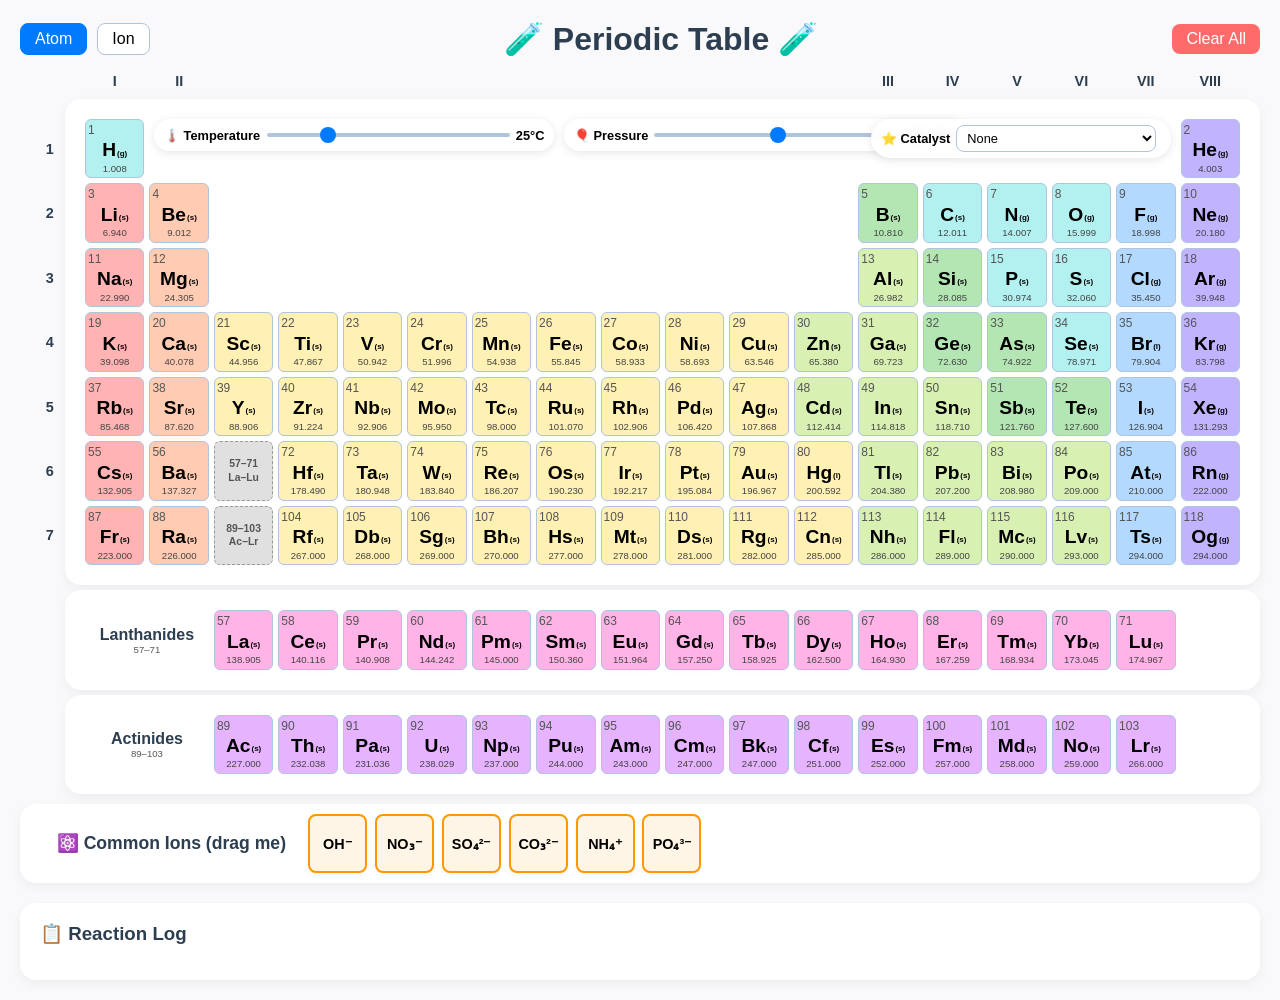
==== index.html @ f1435924 "Add files via upload" ====
<!DOCTYPE html>
<html lang="en">
<head>
    <meta charset="UTF-8">
    <meta name="viewport" content="width=device-width, initial-scale=1.0">
    <title>SparkChemWeb</title>
    <link rel="stylesheet" href="style.css">
</head>
<body>
    <!-- Header Row with Atom/Ion and Clear All -->
    <div class="header-row">
        <div class="header-left">
            <button id="mode-atom" class="mode-btn active">Atom</button>
            <button id="mode-ion" class="mode-btn">Ion</button>
        </div>
        <h1>🧪 Periodic Table 🧪</h1>
        <div class="header-right">
            <button id="clear-all" class="clear-btn">Clear All</button>
        </div>
    </div>

    <!-- Wrap ALL table content in one container for view toggling -->
    <div id="table-view">
        <!-- Relative wrapper for overlay controls AND product cards -->
        <div class="table-relative-wrapper">
            <!-- Temperature Slider Overlay -->
            <div class="temp-overlay">
                <span>🌡️ Temperature</span>
                <input type="range" id="temp-slider" min="-273" max="1000" value="25" step="1">
                <span id="temp-display">25°C</span>
            </div>
            <!-- Pressure Slider Overlay -->
            <div class="pressure-overlay">
                <span>🎈 Pressure</span>
                <input type="range" id="pressure-slider" min="1" max="200" value="101" step="1">
                <span id="pressure-display">101 kPa</span>
            </div>
            <!-- Catalyst Dropdown Overlay -->
            <div class="catalyst-overlay">
                <span>⭐ Catalyst</span>
                <select id="catalyst-select">
                    <option value="none">None</option>
                    <option value="MnO2">Manganese(IV) oxide</option>
                    <option value="Fe">Iron</option>
                    <option value="V2O5">Vanadium(V) oxide</option>
                    <option value="Pt">Platinum</option>
                    <option value="H3PO4">Phosphoric acid</option>
                    <option value="H2SO4">Conc. sulfuric acid</option>
                </select>
            </div>

            <!-- Main Table with Group and Period Labels -->
            <div class="table-wrapper">
                <!-- Group Numbers Row -->
                <div class="group-labels">
                    <div class="corner-spacer"></div>
                    <div class="group-label">I</div>
                    <div class="group-label">II</div>
                    <div class="group-label"></div>   <!-- 3 -->
                    <div class="group-label"></div>   <!-- 4 -->
                    <div class="group-label"></div>   <!-- 5 -->
                    <div class="group-label"></div>   <!-- 6 -->
                    <div class="group-label"></div>   <!-- 7 -->
                    <div class="group-label"></div>   <!-- 8 -->
                    <div class="group-label"></div>   <!-- 9 -->
                    <div class="group-label"></div>   <!-- 10 -->
                    <div class="group-label"></div>   <!-- 11 -->
                    <div class="group-label"></div>   <!-- 12 -->
                    <div class="group-label">III</div>
                    <div class="group-label">IV</div>
                    <div class="group-label">V</div>
                    <div class="group-label">VI</div>
                    <div class="group-label">VII</div>
                    <div class="group-label">VIII</div>
                </div>

                <!-- Grid with Period Labels -->
                <div class="periodic-table-container">
                    <!-- Period labels column -->
                    <div class="period-labels">
                        <div class="period-label">1</div>
                        <div class="period-label">2</div>
                        <div class="period-label">3</div>
                        <div class="period-label">4</div>
                        <div class="period-label">5</div>
                        <div class="period-label">6</div>
                        <div class="period-label">7</div>
                    </div>

                    <!-- The actual main grid -->
                    <div id="periodic-table" class="periodic-table-grid"></div>
                </div>
            </div>

            <!-- Lanthanides Row (aligned with main table) -->
            <div style="margin-top: 5px;">
                <div class="periodic-table-container">
                    <div class="f-block-spacer"></div>
                    <div id="lanthanides-grid" class="periodic-table-grid f-block-grid"></div>
                </div>
            </div>

            <!-- Actinides Row (aligned with main table) -->
            <div style="margin-top: 5px;">
                <div class="periodic-table-container">
                    <div class="f-block-spacer"></div>
                    <div id="actinides-grid" class="periodic-table-grid f-block-grid"></div>
                </div>
            </div>
        </div>

        <!-- ========== ION PALETTE ROW ========== -->
        <div id="ion-palette" style="margin-top: 10px;">
            <div class="palette-grid-wrapper">
                <div id="palette-grid" class="palette-grid"></div>
            </div>
        </div>
    </div>

    <!-- ========== REACTION LOG (outside #table-view) ========== -->
    <div id="reaction-log">
        <h3>📋 Reaction Log</h3>
        <div id="log-entries"></div>
    </div>

    <!-- Element Detail View (Hidden by default) -->
    <div id="element-detail" class="detail-view" style="display: none;">
        <button id="back-to-table">← Back to Table</button>
        <div class="detail-header">
            <h2 id="detail-symbol"></h2>
            <h1 id="detail-name"></h1>
        </div>
        <div class="detail-content">
            <div class="detail-image-container">
                <img id="detail-image" src="" alt="Element image">
                <p id="no-image-message" style="display: none;">[Image coming soon]</p>
            </div>
            <div class="detail-properties">
                <div class="property-row"><span class="property-label">Atomic Number:</span><span class="property-value" id="detail-atomic-number"></span></div>
                <div class="property-row"><span class="property-label">Atomic Mass:</span><span class="property-value" id="detail-atomic-mass"></span></div>
                <div class="property-row"><span class="property-label">Group:</span><span class="property-value" id="detail-group"></span></div>
                <div class="property-row"><span class="property-label">Period:</span><span class="property-value" id="detail-period"></span></div>
                <div class="property-row"><span class="property-label">Block:</span><span class="property-value" id="detail-block"></span></div>
                <div class="property-row"><span class="property-label">Electron Configuration:</span><span class="property-value" id="detail-electron-config"></span></div>
                <div class="property-row"><span class="property-label">Melting Point:</span><span class="property-value" id="detail-melting-point"></span></div>
                <div class="property-row"><span class="property-label">Boiling Point:</span><span class="property-value" id="detail-boiling-point"></span></div>
                <div class="property-row"><span class="property-label">Electronegativity:</span><span class="property-value" id="detail-electronegativity"></span></div>
                <div class="property-row"><span class="property-label">Oxidation States:</span><span class="property-value" id="detail-oxidation-states"></span></div>
                <div class="property-row"><span class="property-label">Common Ions:</span><span class="property-value" id="detail-ions"></span></div>
                <div class="property-row"><span class="property-label">Category:</span><span class="property-value" id="detail-category"></span></div>
            </div>
        </div>
        <div class="detail-description">
            <h3>Description</h3>
            <p id="detail-description"></p>
        </div>
    </div>

    <!-- Product Info Pop‑up -->
    <div id="product-popup" class="product-popup" style="display: none;">
        <div class="product-popup-content">
            <span id="product-popup-close" class="product-popup-close">&times;</span>
            <h3 id="product-popup-symbol"></h3>
            <p id="product-popup-name"></p>
            <table class="product-popup-table">
                <tr><td><strong>Formula:</strong></td><td id="product-popup-formula"></td></tr>
                <tr><td><strong>Molecular Mass:</strong></td><td id="product-popup-mass"></td></tr>
                <tr><td><strong>State:</strong></td><td id="product-popup-state"></td></tr>
                <tr><td><strong>Reaction Type:</strong></td><td id="product-popup-type"></td></tr>
                <tr><td><strong>Description:</strong></td><td id="product-popup-description"></td></tr>
            </table>
        </div>
    </div>

    <!-- Ion Info Pop‑up -->
    <div id="ion-popup" class="ion-popup" style="display: none;">
        <div class="ion-popup-content">
            <span id="ion-popup-close" class="ion-popup-close">&times;</span>
            <h3 id="ion-popup-symbol"></h3>
            <p id="ion-popup-name"></p>
            <table class="ion-popup-table">
                <tr><td><strong>Colour:</strong></td><td id="ion-popup-colour"></td></tr>
                <tr><td><strong>Flame test:</strong></td><td id="ion-popup-flame"></td></tr>
                <tr><td><strong>With NaOH:</strong></td><td id="ion-popup-hydroxide"></td></tr>
                <tr><td><strong>With NH₃(aq):</strong></td><td id="ion-popup-ammonia"></td></tr>
                <tr><td><strong>Anion tests:</strong></td><td id="ion-popup-anion"></td></tr>
            </table>
        </div>
    </div>

    <script src="script.js"></script>
</body>
</html>
---- style.css ----
/* ============================================
   RESET & BASE STYLES
   ============================================ */
* {
    box-sizing: border-box;
    margin: 0;
    padding: 0;
}

:root {
    --card-gap: 5px;
    --card-padding: 20px;
}

body {
    font-family: -apple-system, BlinkMacSystemFont, 'Segoe UI', Roboto, sans-serif;
    max-width: 1400px;
    margin: 20px auto;
    padding: 0 20px;
    background-color: #f9f9fb;
}

/* ============================================
   HEADER WITH LEFT & RIGHT CONTROLS
   ============================================ */
.header-row {
    display: flex;
    align-items: center;
    justify-content: space-between;
    margin-bottom: 10px;
}

.header-left {
    display: flex;
    gap: 10px;
}

.header-right {
    display: flex;
}

h1 {
    text-align: center;
    margin: 0;
    color: #2c3e50;
    flex: 1;
}

/* Mode buttons (Atom / Ion) */
.mode-btn {
    padding: 6px 14px;
    border: 1px solid #b0c4de;
    background: white;
    border-radius: 8px;
    cursor: pointer;
    font-weight: 500;
    font-size: 1.0rem;
    transition: all 0.2s;
}

.mode-btn.active {
    background: #007aff;
    color: white;
    border-color: #007aff;
}

/* Clear button */
.clear-btn {
    padding: 6px 14px;
    background: #ff6b6b;
    color: white;
    border: none;
    border-radius: 8px;
    cursor: pointer;
    font-weight: 500;
    font-size: 1.0rem;
}

.clear-btn:hover {
    background: #ee5a5a;
}

/* ============================================
   TABLE RELATIVE WRAPPER (for overlay controls)
   ============================================ */
.table-relative-wrapper {
    position: relative;
}

/* ============================================
   OVERLAY CONTROLS (Horizontal between H and He)
   ============================================ */
.temp-overlay,
.pressure-overlay,
.catalyst-overlay {
    position: absolute;
    z-index: 20;
    background: rgba(255, 255, 255, 0.9);
    padding: 6px 10px;
    border-radius: 20px;
    box-shadow: 0 2px 10px rgba(0,0,0,0.1);
    backdrop-filter: blur(4px);
    display: flex;
    align-items: center;
    gap: 6px;
    font-size: 0.8rem;
    font-weight: 800;
    white-space: nowrap;
}

/* Fixed widths so positioning is reliable */
.temp-overlay      { width: 400px; }
.pressure-overlay  { width: 400px; }
.catalyst-overlay  { width: 300px; }

/* Sliders – visible track and thumb */
#temp-slider,
#pressure-slider {
    width: 300px;
    height: 20px;
    -webkit-appearance: none;
    appearance: none;
    background: transparent;
    margin: 0;
    padding: 0;
    border: none;
    cursor: pointer;
}

/* Slider track */
#temp-slider::-webkit-slider-runnable-track,
#pressure-slider::-webkit-slider-runnable-track {
    width: 100%;
    height: 4px;
    background: #b0c4de;
    border-radius: 2px;
}

/* Slider thumb */
#temp-slider::-webkit-slider-thumb,
#pressure-slider::-webkit-slider-thumb {
    -webkit-appearance: none;
    width: 16px;
    height: 16px;
    background: #007aff;
    border-radius: 50%;
    margin-top: -6px;
    cursor: pointer;
}

/* Firefox track & thumb */
#temp-slider::-moz-range-track,
#pressure-slider::-moz-range-track {
    width: 100%;
    height: 4px;
    background: #b0c4de;
    border-radius: 2px;
    border: none;
}
#temp-slider::-moz-range-thumb,
#pressure-slider::-moz-range-thumb {
    width: 16px;
    height: 16px;
    background: #007aff;
    border: none;
    border-radius: 50%;
    cursor: pointer;
}

/* Catalyst dropdown */
.catalyst-overlay select {
    width: 200px;
    padding: 4px 6px;
    border-radius: 8px;
    border: 1px solid #b0c4de;
    background: white;
    font-size: 0.8rem;
}

/* ============================================
   GROUP AND PERIOD LABELS
   ============================================ */
.table-wrapper {
    margin-bottom: 5px;
}

.group-labels {
    display: grid;
    grid-template-columns: 40px repeat(18, 1fr);
    gap: var(--card-gap);
    margin-bottom: 5px;
    padding: 0 var(--card-padding);
}

.corner-spacer {
    /* Empty cell above period labels */
}

.group-label {
    text-align: center;
    font-weight: 600;
    font-size: 0.9rem;
    color: #2c3e50;
    padding: 5px 0;
}

.periodic-table-container {
    display: flex;
    align-items: stretch;
    width: 100%;
}

.period-labels {
    display: grid;
    grid-template-rows: repeat(7, 1fr);
    gap: var(--card-gap);
    width: 40px;
    margin-right: 5px;
    padding: var(--card-padding) 0;
    flex-shrink: 0;
}

.period-label {
    display: flex;
    align-items: center;
    justify-content: center;
    font-weight: 600;
    font-size: 0.9rem;
    color: #2c3e50;
    aspect-ratio: 1 / 1;
}

/* ============================================
   PERIODIC TABLE GRID (Main & F‑Block)
   ============================================ */
.periodic-table-grid,
.f-block-grid {
    display: grid;
    gap: var(--card-gap);
    background-color: #ffffff;
    padding: var(--card-padding);
    border-radius: 16px;
    box-shadow: 0 4px 12px rgba(0, 0, 0, 0.05);
}

.periodic-table-grid {
    grid-template-columns: repeat(18, 1fr);
}

.f-block-grid {
    grid-template-columns: repeat(18, 1fr) !important;
}

#periodic-table,
.f-block-grid {
    flex: 1;
    min-width: 0;
}

/* Element Cards */
.element-card {
    background-color: #e8f0fe;
    border: 1px solid #b0c4de;
    border-radius: 6px;
    padding: 4px 2px;
    cursor: pointer;
    transition: transform 0.1s ease, box-shadow 0.1s ease;
    box-shadow: 0 2px 4px rgba(0, 0, 0, 0.02);

    display: flex;
    flex-direction: column;
    align-items: center;
    justify-content: space-between;

    width: 100%;
    height: auto;
    aspect-ratio: 1 / 1;
    box-sizing: border-box;
    overflow: hidden;
    position: relative;
}

/* Placeholder cell – forced grey dashed box */
.element-card.placeholder {
    background-color: #e0e0e0 !important;
    border: 1px dashed #999 !important;
    color: #555 !important;
    font-size: 0.65rem !important;
    font-weight: 600 !important;
    cursor: default !important;
    display: flex !important;
    flex-direction: column !important;
    align-items: center !important;
    justify-content: center !important;
    text-align: center !important;
    line-height: 1.3 !important;
    padding: 0 !important;
    position: relative !important;
    transform: none !important;
    box-shadow: 0 2px 4px rgba(0,0,0,0.02) !important;
}

.element-card.placeholder:hover {
    transform: none !important;
    box-shadow: 0 2px 4px rgba(0,0,0,0.02) !important;
    background-color: #e0e0e0 !important;
}

.element-card:hover {
    transform: scale(1.02);
    box-shadow: 0 6px 12px rgba(0, 0, 0, 0.1);
    background-color: #d4e3fd;
    z-index: 10;
}

/* Info button (ⓘ) for Ion Mode */
.info-btn {
    position: absolute;
    top: 2px;
    right: 2px;
    font-size: 0.7rem;
    cursor: pointer;
    background: rgba(255,255,255,0.8);
    border-radius: 50%;
    width: 16px;
    height: 16px;
    display: none;
    align-items: center;
    justify-content: center;
    line-height: 1;
    z-index: 6;
}

body.ion-mode .info-btn {
    display: flex;
}

/* Quantity badge (always visible on palette, element, and product cards) */
.quantity-badge {
    position: absolute;
    bottom: 2px;
    right: 4px;
    font-size: 0.7rem;
    font-weight: 600;
    color: #2c3e50;
    background: rgba(255, 255, 255, 0.9);
    padding: 1px 4px;
    border-radius: 4px;
    line-height: 1.2;
    pointer-events: none;
    z-index: 5;
    display: flex;
    align-items: center;
    justify-content: center;
}

/* State symbol */
.state-symbol {
    font-size: 0.5rem;
    margin-left: 1px;
    margin-top: 8px;
}

/* Card inner text styles */
.atomic-number {
    align-self: flex-start;
    font-size: 0.75rem;
    font-weight: 500;
    color: #555;
    line-height: 1;
}

.symbol {
    font-size: 1.2rem;
    font-weight: 700;
    line-height: 1.1;
    display: flex;
    align-items: center;
}

.atomic-mass {
    font-size: 0.6rem;
    font-weight: 400;
    color: #444;
    line-height: 1;
    white-space: nowrap;
}

/* ============================================
   PRODUCT CARD (absolutely positioned, draggable)
   ============================================ */
.product-card {
    position: absolute;
    z-index: 50;
    background-color: #e6ffe6;
    border: 2px solid #4caf50;
    border-radius: 6px;
    padding: 4px 6px;
    cursor: grab;
    box-shadow: 0 2px 8px rgba(0,0,0,0.15);
    display: flex;
    flex-direction: column;
    align-items: center;
    justify-content: center;
    font-weight: bold;
    user-select: none;
    white-space: nowrap;
}

.product-card:hover {
    box-shadow: 0 4px 12px rgba(0,0,0,0.2);
}

.product-card .quantity-badge {
    position: absolute;
    bottom: 2px;
    right: 4px;
    font-size: 0.6rem;
    font-weight: 600;
    color: #2c3e50;
    background: rgba(255,255,255,0.8);
    padding: 0 3px;
    border-radius: 4px;
    line-height: 1.2;
}

.product-card .grip-handle {
    position: absolute;
    top: 2px;
    left: 2px;
    width: 12px;
    height: 12px;
    background: rgba(0,0,0,0.15);
    border-radius: 50%;
    cursor: grab;
    z-index: 5;
}
.product-card .grip-handle:active {
    cursor: grabbing;
}

.product-state {
    font-size: 0.5rem;
    margin-left: 2px;
}

/* ============================================
   PALETTE GRID (aligned like f‑block rows)
   ============================================ */
.palette-grid-wrapper {
    background-color: #ffffff;
    border-radius: 16px;
    box-shadow: 0 4px 12px rgba(0, 0, 0, 0.05);
    padding: 10px var(--card-padding);
}

.palette-grid {
    display: grid;
    grid-template-columns: repeat(18, 1fr);
    gap: var(--card-gap);
    align-items: center;
    min-height: 50px;
}

/* Title card – matches reaction log header */
.palette-title {
    grid-column: 1 / span 4;
    font-weight: 600;
    font-size: 1.1rem;
    color: #2c3e50;
    text-align: center;
    display: flex;
    align-items: center;
    justify-content: center;
    height: 100%;
    user-select: none;
    margin: 0;
}

/* ============================================
   PALETTE CARDS (same size as element cards, orange theme)
   ============================================ */
.palette-card {
    background-color: #fff5e6;
    border: 2px solid #ff9800;
    border-radius: 8px;
    cursor: grab;
    font-weight: 600;
    font-size: 0.9rem;
    white-space: nowrap;
    user-select: none;
    transition: transform 0.1s ease, box-shadow 0.1s ease;
    box-shadow: 0 2px 4px rgba(0,0,0,0.05);
    display: flex;
    align-items: center;
    justify-content: center;
    box-sizing: border-box;
    aspect-ratio: 1 / 1;
    position: relative;
}

.palette-card .quantity-badge {
    position: absolute;
    bottom: 2px;
    right: 4px;
    font-size: 0.6rem;
    font-weight: 600;
    color: #2c3e50;
    background: rgba(255,255,255,0.9);
    padding: 0 3px;
    border-radius: 4px;
    line-height: 1.2;
}

.palette-card:hover {
    transform: translateY(-2px);
    box-shadow: 0 4px 8px rgba(0,0,0,0.1);
}

/* ============================================
   CATEGORY-BASED COLOR CODING (SOFT RAINBOW)
   ============================================ */
.element-card[data-category="alkali-metal"]          { background-color: #ffb3b3; }
.element-card[data-category="alkaline-earth-metal"]  { background-color: #ffccb3; }
.element-card[data-category="transition-metal"]      { background-color: #fff0b3; }
.element-card[data-category="post-transition-metal"] { background-color: #d9f0b3; }
.element-card[data-category="metalloid"]             { background-color: #b3e6b3; }
.element-card[data-category="nonmetal"]              { background-color: #b3f0f0; }
.element-card[data-category="diatomic-nonmetal"]     { background-color: #b3f0f0; }
.element-card[data-category="halogen"]               { background-color: #b3d9ff; }
.element-card[data-category="noble-gas"]             { background-color: #c2b3ff; }
.element-card[data-category="lanthanide"]            { background-color: #ffb3e6; }
.element-card[data-category="actinide"]              { background-color: #e6b3ff; }

/* ============================================
   F‑BLOCK SPACER & LABEL CARD
   ============================================ */
.f-block-spacer {
    width: 40px;
    margin-right: 5px;
    flex-shrink: 0;
}

.f-block-label-card {
    background: transparent !important;
    border: none !important;
    box-shadow: none !important;
    color: #2c3e50;
    font-weight: 600;
    font-size: 1.0rem;
    display: flex;
    flex-direction: column;
    align-items: center;
    justify-content: center;
    text-align: center;
    line-height: 1.2;
    cursor: default;
    padding: 2px;
    aspect-ratio: auto !important;
    width: 100%;
    height: 100%;
    min-width: 0;
    white-space: normal;
    word-break: break-word;
}

.f-block-label-card:hover {
    transform: none;
    box-shadow: none;
    background: transparent !important;
}

.f-block-label-card span {
    font-size: 0.6rem;
    font-weight: 400;
    color: #555;
}

/* ============================================
   DETAIL VIEW STYLES
   ============================================ */
.detail-view {
    margin-top: 30px;
    padding: 30px;
    background: white;
    border-radius: 16px;
    box-shadow: 0 4px 12px rgba(0, 0, 0, 0.05);
}

#back-to-table {
    background-color: #007aff;
    color: white;
    border: none;
    padding: 10px 20px;
    border-radius: 8px;
    font-size: 1rem;
    cursor: pointer;
    margin-bottom: 25px;
}

#back-to-table:hover {
    background-color: #005bb5;
}

.detail-header {
    display: flex;
    align-items: baseline;
    gap: 15px;
    margin-bottom: 20px;
    border-bottom: 2px solid #e0e0e0;
    padding-bottom: 15px;
}

.detail-header h2 {
    font-size: 3rem;
    color: #007aff;
    margin: 0;
}

.detail-header h1 {
    font-size: 2.5rem;
    margin: 0;
    color: #2c3e50;
}

.detail-header h2,
.detail-header h1 {
    text-align: left;
    margin: 0;
}

.detail-content {
    display: flex;
    flex-wrap: wrap;
    gap: 30px;
    margin-bottom: 30px;
}

.detail-image-container {
    flex: 0 0 200px;
    text-align: center;
}

.detail-image-container img {
    border-radius: 12px;
    box-shadow: 0 4px 8px rgba(0,0,0,0.1);
    background: #f0f0f0;
}

.detail-properties {
    flex: 1;
    min-width: 250px;
    display: flex;
    flex-direction: column;
    gap: 8px;
}

.property-row {
    display: flex;
    align-items: baseline;
}

.property-label {
    width: 160px;
    font-weight: 600;
    color: #555;
}

.property-value {
    flex: 1;
    color: #2c3e50;
}

.detail-description {
    background: #f8f9fa;
    padding: 20px;
    border-radius: 12px;
    line-height: 1.6;
}

.detail-description h3 {
    margin-top: 0;
    margin-bottom: 10px;
    color: #2c3e50;
}

/* ============================================
   ION DETAIL POP‑UP
   ============================================ */
.ion-popup {
    position: fixed;
    top: 0;
    left: 0;
    width: 100%;
    height: 100%;
    background: rgba(0,0,0,0.5);
    z-index: 1000;
    display: flex;
    align-items: center;
    justify-content: center;
}

.ion-popup-content {
    background: white;
    padding: 30px;
    border-radius: 16px;
    max-width: 500px;
    width: 90%;
    box-shadow: 0 8px 24px rgba(0,0,0,0.2);
    position: relative;
}

.ion-popup-close {
    position: absolute;
    top: 12px;
    right: 18px;
    font-size: 1.5rem;
    cursor: pointer;
    color: #555;
}

.ion-popup-close:hover {
    color: #000;
}

.ion-popup h3 {
    margin: 0 0 10px 0;
    font-size: 2rem;
    color: #2c3e50;
}

.ion-popup table {
    width: 100%;
    border-collapse: collapse;
    margin-top: 15px;
}

.ion-popup td {
    padding: 6px 10px;
    vertical-align: top;
    border-bottom: 1px solid #eee;
}

.ion-popup td:first-child {
    width: 130px;
    color: #555;
    font-weight: 500;
}

/* ============================================
   PRODUCT INFO POP‑UP
   ============================================ */
.product-popup {
    position: fixed;
    top: 0;
    left: 0;
    width: 100%;
    height: 100%;
    background: rgba(0,0,0,0.5);
    z-index: 1001;
    display: flex;
    align-items: center;
    justify-content: center;
}

.product-popup-content {
    background: white;
    padding: 30px;
    border-radius: 16px;
    max-width: 500px;
    width: 90%;
    box-shadow: 0 8px 24px rgba(0,0,0,0.2);
    position: relative;
}

.product-popup-close {
    position: absolute;
    top: 12px;
    right: 18px;
    font-size: 1.5rem;
    cursor: pointer;
    color: #555;
}

.product-popup-close:hover {
    color: #000;
}

.product-popup h3 {
    margin: 0 0 10px 0;
    font-size: 2rem;
    color: #2c3e50;
}

.product-popup table {
    width: 100%;
    border-collapse: collapse;
    margin-top: 15px;
}

.product-popup td {
    padding: 6px 10px;
    vertical-align: top;
    border-bottom: 1px solid #eee;
}

.product-popup td:first-child {
    width: 130px;
    color: #555;
    font-weight: 500;
}

.product-card .info-btn {
    position: absolute;
    top: 2px;
    right: 2px;
    font-size: 0.7rem;
    cursor: pointer;
    background: rgba(255,255,255,0.8);
    border-radius: 50%;
    width: 16px;
    height: 16px;
    display: flex;
    align-items: center;
    justify-content: center;
    line-height: 1;
    z-index: 6;
}

/* ============================================
   REACTION LOG
   ============================================ */
#reaction-log {
    margin-top: 20px;
    padding: 20px;
    background: white;
    border-radius: 16px;
    box-shadow: 0 4px 12px rgba(0, 0, 0, 0.05);
    max-height: 250px;
    overflow-y: auto;
}

#reaction-log h3 {
    margin-top: 0;
    margin-bottom: 15px;
    color: #2c3e50;
}

#log-entries {
    display: flex;
    flex-direction: column;
    gap: 8px;
}

.log-entry {
    padding: 8px 12px;
    background: #f8f9fa;
    border-radius: 8px;
    font-size: 0.9rem;
    color: #333;
    border-left: 4px solid #007aff;
}

/* ============================================
   RESPONSIVE ADJUSTMENTS
   ============================================ */
@media (max-width: 700px) {
    .atomic-number { font-size: 0.45rem; }
    .symbol { font-size: 0.9rem; }
    .atomic-mass { font-size: 0.35rem; }
    .element-card { padding: 2px 1px; }

    .detail-header { flex-direction: column; gap: 5px; }
    .detail-header h2 { font-size: 2.5rem; }
    .detail-header h1 { font-size: 2rem; }

    .f-block-spacer { width: 35px; }
    .f-block-label-card { font-size: 0.8rem; }
    .f-block-label-card span { font-size: 0.5rem; }

    .header-row { flex-wrap: wrap; }
    .mode-btn, .clear-btn { font-size: 0.9rem; padding: 4px 10px; }

    .temp-overlay, .catalyst-overlay {
        position: static;
        transform: none;
        margin: 10px auto;
        justify-content: center;
        width: fit-content;
    }
    .catalyst-overlay {
        margin-top: 5px;
    }

    .product-card {
        width: 60px !important;
        height: 60px !important;
        font-size: 0.8rem;
    }
    .palette-card {
        width: 60px !important;
        height: 60px !important;
        font-size: 0.7rem;
    }
}
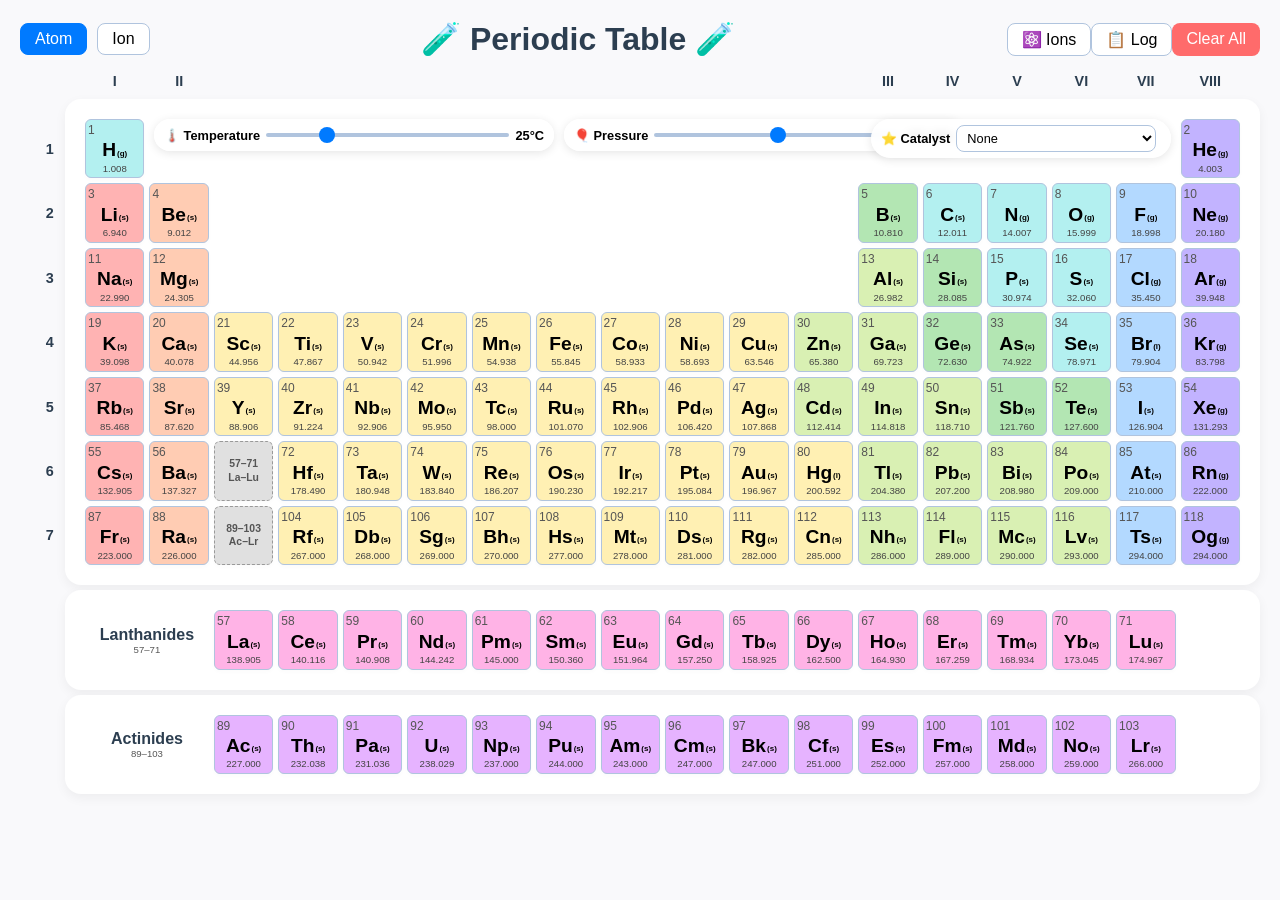
==== commit 4f2460a6: "Update index.html" ====
--- a/index.html
+++ b/index.html
@@ -7,7 +7,7 @@
     <link rel="stylesheet" href="style.css">
 </head>
 <body>
-    <!-- Header Row with Atom/Ion and Clear All -->
+    <!-- Header Row with Atom/Ion, Clear All, and Overlay Toggles -->
     <div class="header-row">
         <div class="header-left">
             <button id="mode-atom" class="mode-btn active">Atom</button>
@@ -15,6 +15,8 @@
         </div>
         <h1>🧪 Periodic Table 🧪</h1>
         <div class="header-right">
+            <button id="toggle-ions" class="mode-btn">⚛️ Ions</button>
+            <button id="toggle-log" class="mode-btn">📋 Log</button>
             <button id="clear-all" class="clear-btn">Clear All</button>
         </div>
     </div>
@@ -108,19 +110,22 @@
                 </div>
             </div>
         </div>
+    </div>
 
-        <!-- ========== ION PALETTE ROW ========== -->
-        <div id="ion-palette" style="margin-top: 10px;">
-            <div class="palette-grid-wrapper">
-                <div id="palette-grid" class="palette-grid"></div>
-            </div>
+    <!-- ========== REACTION LOG OVERLAY ========== -->
+    <div id="log-overlay" class="overlay-panel" style="display: none;">
+        <div id="reaction-log">
+            <h3>📋 Reaction Log <span class="overlay-close" data-overlay="log-overlay">✕</span></h3>
+            <div id="log-entries"></div>
         </div>
     </div>
 
-    <!-- ========== REACTION LOG (outside #table-view) ========== -->
-    <div id="reaction-log">
-        <h3>📋 Reaction Log</h3>
-        <div id="log-entries"></div>
+    <!-- ========== ION PALETTE OVERLAY ========== -->
+    <div id="ions-overlay" class="overlay-panel" style="display: none;">
+        <div id="ion-palette">
+            <h3>⚛️ Common Ions <span class="overlay-close" data-overlay="ions-overlay">✕</span></h3>
+            <div id="palette-grid" class="palette-grid"></div>
+        </div>
     </div>
 
     <!-- Element Detail View (Hidden by default) -->
@@ -156,6 +161,22 @@
         </div>
     </div>
 
+    <!-- Ion Info Pop‑up -->
+    <div id="ion-popup" class="ion-popup" style="display: none;">
+        <div class="ion-popup-content">
+            <span id="ion-popup-close" class="ion-popup-close">&times;</span>
+            <h3 id="ion-popup-symbol"></h3>
+            <p id="ion-popup-name"></p>
+            <table class="ion-popup-table">
+                <tr><td><strong>Colour:</strong></td><td id="ion-popup-colour"></td></tr>
+                <tr><td><strong>Flame test:</strong></td><td id="ion-popup-flame"></td></tr>
+                <tr><td><strong>With NaOH:</strong></td><td id="ion-popup-hydroxide"></td></tr>
+                <tr><td><strong>With NH₃(aq):</strong></td><td id="ion-popup-ammonia"></td></tr>
+                <tr><td><strong>Anion tests:</strong></td><td id="ion-popup-anion"></td></tr>
+            </table>
+        </div>
+    </div>
+
     <!-- Product Info Pop‑up -->
     <div id="product-popup" class="product-popup" style="display: none;">
         <div class="product-popup-content">
@@ -172,22 +193,6 @@
         </div>
     </div>
 
-    <!-- Ion Info Pop‑up -->
-    <div id="ion-popup" class="ion-popup" style="display: none;">
-        <div class="ion-popup-content">
-            <span id="ion-popup-close" class="ion-popup-close">&times;</span>
-            <h3 id="ion-popup-symbol"></h3>
-            <p id="ion-popup-name"></p>
-            <table class="ion-popup-table">
-                <tr><td><strong>Colour:</strong></td><td id="ion-popup-colour"></td></tr>
-                <tr><td><strong>Flame test:</strong></td><td id="ion-popup-flame"></td></tr>
-                <tr><td><strong>With NaOH:</strong></td><td id="ion-popup-hydroxide"></td></tr>
-                <tr><td><strong>With NH₃(aq):</strong></td><td id="ion-popup-ammonia"></td></tr>
-                <tr><td><strong>Anion tests:</strong></td><td id="ion-popup-anion"></td></tr>
-            </table>
-        </div>
-    </div>
-
     <script src="script.js"></script>
 </body>
-</html>+</html>
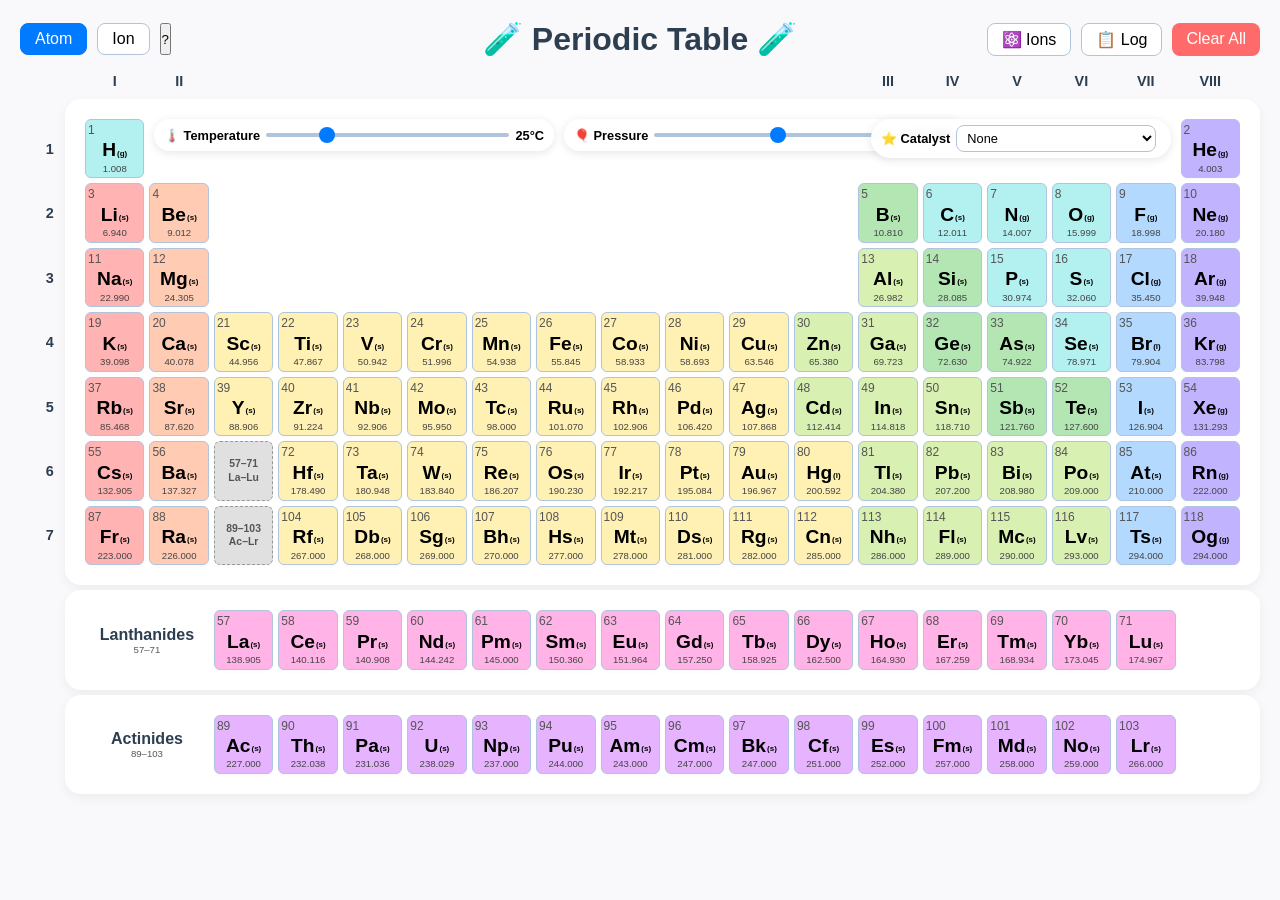
==== commit cc283d18: "Update index.html" ====
--- a/index.html
+++ b/index.html
@@ -12,6 +12,7 @@
         <div class="header-left">
             <button id="mode-atom" class="mode-btn active">Atom</button>
             <button id="mode-ion" class="mode-btn">Ion</button>
+            <button id="help-btn" class="help-btn" title="Tutorial">?</button>
         </div>
         <h1>🧪 Periodic Table 🧪</h1>
         <div class="header-right">
@@ -193,6 +194,18 @@
         </div>
     </div>
 
+    <!-- TUTORIAL OVERLAY -->
+    <div id="tutorial-overlay" class="tutorial-overlay" style="display: none;">
+        <div class="tutorial-content">
+            <h2 id="tutorial-title">Welcome to SparkChemWeb!</h2>
+            <p id="tutorial-description"></p>
+            <div class="tutorial-buttons">
+                <button id="tutorial-skip" class="mode-btn">Skip tutorial</button>
+                <button id="tutorial-next" class="clear-btn">Next</button>
+            </div>
+        </div>
+    </div>
+
     <script src="script.js"></script>
 </body>
 </html>
--- a/style.css
+++ b/style.css
@@ -23,27 +23,32 @@
 /* ============================================
    HEADER WITH LEFT & RIGHT CONTROLS
    ============================================ */
+/* ============================================
+   HEADER – Grid layout to centre title
+   ============================================ */
 .header-row {
-    display: flex;
-    align-items: center;
-    justify-content: space-between;
+    display: grid;
+    grid-template-columns: 1fr auto 1fr;
+    align-items: center;
     margin-bottom: 10px;
 }
 
 .header-left {
     display: flex;
     gap: 10px;
+    justify-self: start;
 }
 
 .header-right {
     display: flex;
+    gap: 10px;
+    justify-self: end;
 }
 
 h1 {
     text-align: center;
     margin: 0;
     color: #2c3e50;
-    flex: 1;
 }
 
 /* Mode buttons (Atom / Ion) */
@@ -108,12 +113,10 @@
     white-space: nowrap;
 }
 
-/* Fixed widths so positioning is reliable */
 .temp-overlay      { width: 400px; }
 .pressure-overlay  { width: 400px; }
 .catalyst-overlay  { width: 300px; }
 
-/* Sliders – visible track and thumb */
 #temp-slider,
 #pressure-slider {
     width: 300px;
@@ -127,7 +130,6 @@
     cursor: pointer;
 }
 
-/* Slider track */
 #temp-slider::-webkit-slider-runnable-track,
 #pressure-slider::-webkit-slider-runnable-track {
     width: 100%;
@@ -136,7 +138,6 @@
     border-radius: 2px;
 }
 
-/* Slider thumb */
 #temp-slider::-webkit-slider-thumb,
 #pressure-slider::-webkit-slider-thumb {
     -webkit-appearance: none;
@@ -148,7 +149,6 @@
     cursor: pointer;
 }
 
-/* Firefox track & thumb */
 #temp-slider::-moz-range-track,
 #pressure-slider::-moz-range-track {
     width: 100%;
@@ -167,7 +167,6 @@
     cursor: pointer;
 }
 
-/* Catalyst dropdown */
 .catalyst-overlay select {
     width: 200px;
     padding: 4px 6px;
@@ -280,7 +279,6 @@
     position: relative;
 }
 
-/* Placeholder cell – forced grey dashed box */
 .element-card.placeholder {
     background-color: #e0e0e0 !important;
     border: 1px dashed #999 !important;
@@ -313,7 +311,6 @@
     z-index: 10;
 }
 
-/* Info button (ⓘ) for Ion Mode */
 .info-btn {
     position: absolute;
     top: 2px;
@@ -335,7 +332,6 @@
     display: flex;
 }
 
-/* Quantity badge (always visible on palette, element, and product cards) */
 .quantity-badge {
     position: absolute;
     bottom: 2px;
@@ -354,14 +350,12 @@
     justify-content: center;
 }
 
-/* State symbol */
 .state-symbol {
     font-size: 0.5rem;
     margin-left: 1px;
     margin-top: 8px;
 }
 
-/* Card inner text styles */
 .atomic-number {
     align-self: flex-start;
     font-size: 0.75rem;
@@ -391,7 +385,7 @@
    ============================================ */
 .product-card {
     position: absolute;
-    z-index: 50;
+    z-index: 200;                       /* always above overlays */
     background-color: #e6ffe6;
     border: 2px solid #4caf50;
     border-radius: 6px;
@@ -435,13 +429,60 @@
     cursor: grab;
     z-index: 5;
 }
+
 .product-card .grip-handle:active {
     cursor: grabbing;
 }
 
-.product-state {
-    font-size: 0.5rem;
-    margin-left: 2px;
+.product-card .info-btn {
+    position: absolute;
+    top: 2px;
+    right: 2px;
+    font-size: 0.7rem;
+    cursor: pointer;
+    background: rgba(255,255,255,0.8);
+    border-radius: 50%;
+    width: 16px;
+    height: 16px;
+    display: flex;
+    align-items: center;
+    justify-content: center;
+    line-height: 1;
+    z-index: 6;
+}
+
+/* ============================================
+   PRODUCT CARD COLOURS
+   ============================================ */
+.product-card {
+    /* default – will be overridden by classes below */
+    background-color: #e6ffe6;
+    border: 2px solid #4caf50;
+}
+
+.product-card.prod-water {
+    background-color: #b3d9ff;
+    border-color: #3399ff;
+}
+
+.product-card.prod-ionic {
+    background-color: #e6ffe6;
+    border-color: #4caf50;
+}
+
+.product-card.prod-gas {
+    background-color: #fff9b3;
+    border-color: #ffcc00;
+}
+
+.product-card.prod-molecular {
+    background-color: #e6ccff;
+    border-color: #9933ff;
+}
+
+.product-card.prod-oxide {
+    background-color: #ffccb3;
+    border-color: #ff6600;
 }
 
 /* ============================================
@@ -454,27 +495,20 @@
     padding: 10px var(--card-padding);
 }
 
+/* Palette grid – now a flex row, no title */
 .palette-grid {
-    display: grid;
-    grid-template-columns: repeat(18, 1fr);
+    display: flex;
+    flex-wrap: wrap;
     gap: var(--card-gap);
     align-items: center;
+    justify-content: flex-start;   /* left‑aligned */
     min-height: 50px;
-}
-
-/* Title card – matches reaction log header */
+    padding: 5px 0;                /* optional tiny padding */
+}
+
+/* Remove any leftover title styles */
 .palette-title {
-    grid-column: 1 / span 4;
-    font-weight: 600;
-    font-size: 1.1rem;
-    color: #2c3e50;
-    text-align: center;
-    display: flex;
-    align-items: center;
-    justify-content: center;
-    height: 100%;
-    user-select: none;
-    margin: 0;
+    display: none;
 }
 
 /* ============================================
@@ -810,40 +844,63 @@
     font-weight: 500;
 }
 
-.product-card .info-btn {
-    position: absolute;
-    top: 2px;
-    right: 2px;
-    font-size: 0.7rem;
-    cursor: pointer;
-    background: rgba(255,255,255,0.8);
-    border-radius: 50%;
-    width: 16px;
-    height: 16px;
-    display: flex;
-    align-items: center;
-    justify-content: center;
-    line-height: 1;
-    z-index: 6;
-}
-
-/* ============================================
-   REACTION LOG
-   ============================================ */
-#reaction-log {
-    margin-top: 20px;
-    padding: 20px;
+/* ============================================
+   OVERLAY PANELS (Log, Ions)
+   ============================================ */
+.overlay-panel {
+    position: fixed;
+    z-index: 100;
     background: white;
     border-radius: 16px;
-    box-shadow: 0 4px 12px rgba(0, 0, 0, 0.05);
-    max-height: 250px;
+    box-shadow: 0 4px 20px rgba(0,0,0,0.2);
+    padding: 20px;
+    min-width: 350px;
+    max-width: 500px;
+    max-height: 70vh;
     overflow-y: auto;
-}
-
-#reaction-log h3 {
+    transition: opacity 0.2s ease;
+}
+
+/* Log panel – bottom‑right */
+#log-overlay {
+    bottom: 20px;
+    right: 20px;
+}
+
+/* Ions panel – bottom‑left */
+#ions-overlay {
+    bottom: 20px;
+    left: 20px;
+}
+
+.overlay-panel h3 {
     margin-top: 0;
-    margin-bottom: 15px;
-    color: #2c3e50;
+    display: flex;
+    justify-content: space-between;
+    align-items: center;
+}
+
+.overlay-close {
+    cursor: pointer;
+    font-size: 1.2rem;
+    color: #555;
+    padding: 0 8px;
+    border-radius: 50%;
+    transition: background 0.2s;
+}
+
+.overlay-close:hover {
+    background: #eee;
+    color: #000;
+}
+
+/* Keep the reaction log scrollable inside the overlay */
+#reaction-log {
+    max-height: 60vh;
+    overflow-y: auto;
+    margin: 0;
+    padding: 0;
+    box-shadow: none;
 }
 
 #log-entries {
@@ -859,6 +916,26 @@
     font-size: 0.9rem;
     color: #333;
     border-left: 4px solid #007aff;
+}
+
+/* Ion palette inside overlay – remove its background, keep alignment */
+#ions-overlay #ion-palette {
+    background: transparent;
+    box-shadow: none;
+    margin: 0;
+    padding: 0;
+}
+
+#ions-overlay .palette-grid-wrapper,
+#ions-overlay .palette-grid {
+    background: transparent;
+    box-shadow: none;
+    padding: 0;
+}
+
+/* ---------- Hide the duplicated title in ions overlay ---------- */
+#ions-overlay .palette-title {
+    display: none;
 }
 
 /* ============================================
@@ -902,4 +979,16 @@
         height: 60px !important;
         font-size: 0.7rem;
     }
-}+
+    .overlay-panel {
+        bottom: 10px;
+        min-width: 280px;
+        max-width: 90vw;
+    }
+    #log-overlay {
+        right: 10px;
+    }
+    #ions-overlay {
+        left: 10px;
+    }
+}
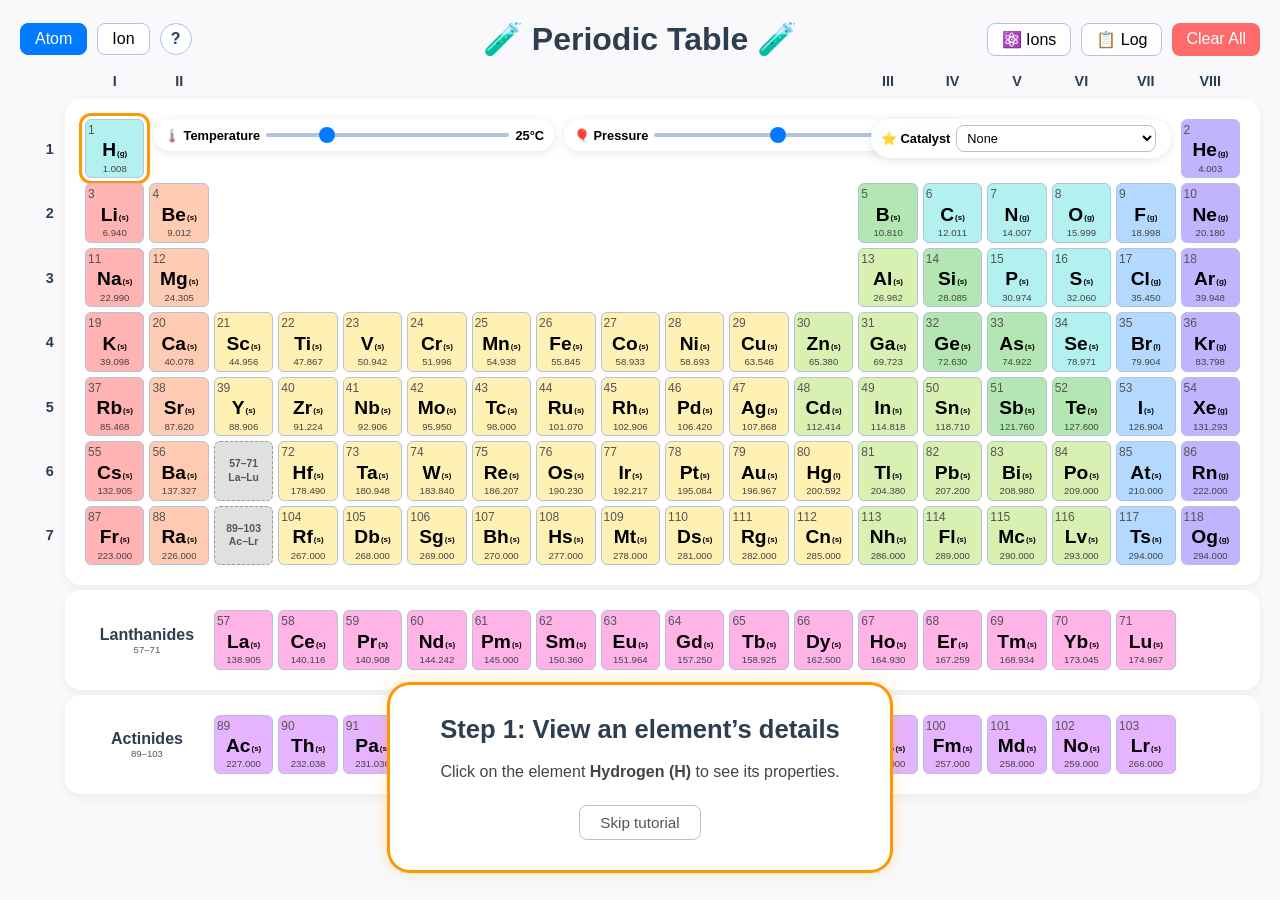
==== commit 31803579: "Update index.html" ====
--- a/index.html
+++ b/index.html
@@ -26,31 +26,33 @@
     <div id="table-view">
         <!-- Relative wrapper for overlay controls AND product cards -->
         <div class="table-relative-wrapper">
-            <!-- Temperature Slider Overlay -->
-            <div class="temp-overlay">
-                <span>🌡️ Temperature</span>
-                <input type="range" id="temp-slider" min="-273" max="1000" value="25" step="1">
-                <span id="temp-display">25°C</span>
-            </div>
-            <!-- Pressure Slider Overlay -->
-            <div class="pressure-overlay">
-                <span>🎈 Pressure</span>
-                <input type="range" id="pressure-slider" min="1" max="200" value="101" step="1">
-                <span id="pressure-display">101 kPa</span>
-            </div>
-            <!-- Catalyst Dropdown Overlay -->
-            <div class="catalyst-overlay">
-                <span>⭐ Catalyst</span>
-                <select id="catalyst-select">
-                    <option value="none">None</option>
-                    <option value="MnO2">Manganese(IV) oxide</option>
-                    <option value="Fe">Iron</option>
-                    <option value="V2O5">Vanadium(V) oxide</option>
-                    <option value="Pt">Platinum</option>
-                    <option value="H3PO4">Phosphoric acid</option>
-                    <option value="H2SO4">Conc. sulfuric acid</option>
-                </select>
-            </div>
+
+            <!-- ==== SINGLE FLEX CONTAINER FOR CONDITIONS ==== -->
+            <div class="conditions-overlay" id="conditions-overlay">
+                <div class="temp-overlay">
+                    <span>🌡️ Temperature</span>
+                    <input type="range" id="temp-slider" min="-273" max="1000" value="25" step="1">
+                    <span id="temp-display">25°C</span>
+                </div>
+                <div class="pressure-overlay">
+                    <span>🎈 Pressure</span>
+                    <input type="range" id="pressure-slider" min="1" max="200" value="101" step="1">
+                    <span id="pressure-display">101 kPa</span>
+                </div>
+                <div class="catalyst-overlay">
+                    <span>⭐ Catalyst</span>
+                    <select id="catalyst-select">
+                        <option value="none">None</option>
+                        <option value="MnO2">Manganese(IV) oxide</option>
+                        <option value="Fe">Iron</option>
+                        <option value="V2O5">Vanadium(V) oxide</option>
+                        <option value="Pt">Platinum</option>
+                        <option value="H3PO4">Phosphoric acid</option>
+                        <option value="H2SO4">Conc. sulfuric acid</option>
+                    </select>
+                </div>
+            </div>
+            <!-- ============================================ -->
 
             <!-- Main Table with Group and Period Labels -->
             <div class="table-wrapper">
--- a/style.css
+++ b/style.css
@@ -22,9 +22,6 @@
 
 /* ============================================
    HEADER WITH LEFT & RIGHT CONTROLS
-   ============================================ */
-/* ============================================
-   HEADER – Grid layout to centre title
    ============================================ */
 .header-row {
     display: grid;
@@ -83,6 +80,28 @@
 
 .clear-btn:hover {
     background: #ee5a5a;
+}
+
+/* ? Help button */
+.help-btn {
+    background: #ffffff;
+    border: 1px solid #b0c4de;
+    border-radius: 50%;
+    width: 32px;
+    height: 32px;
+    font-size: 1rem;
+    font-weight: 700;
+    color: #2c3e50;
+    cursor: pointer;
+    display: flex;
+    align-items: center;
+    justify-content: center;
+    padding: 0;
+    transition: background 0.2s;
+}
+
+.help-btn:hover {
+    background: #e8f0fe;
 }
 
 /* ============================================
@@ -939,6 +958,91 @@
 }
 
 /* ============================================
+   TUTORIAL OVERLAY (INTERACTIVE)
+   ============================================ */
+.tutorial-overlay {
+    position: fixed;
+    top: 0;
+    left: 0;
+    width: 100%;
+    height: 100%;
+    background: transparent;          /* ← no dark shadow over the page */
+    z-index: 2000;
+    display: flex;
+    align-items: flex-end;            /* push the box to the bottom */
+    justify-content: center;
+    opacity: 0;
+    transition: opacity 0.3s ease;
+    pointer-events: none;             /* clicks pass through to elements behind */
+}
+
+.tutorial-overlay.show {
+    opacity: 1;
+}
+
+.tutorial-content {
+    background: white;
+    border-radius: 20px;
+    padding: 30px 35px;
+    max-width: 500px;
+    width: 90%;
+    /* orange outline + subtle glow, no shadow cast on the page */
+    box-shadow: 0 0 0 3px #ff9800, 0 0 20px rgba(255,152,0,0.3);
+    position: relative;
+    max-height: 60vh;
+    overflow-y: auto;
+    text-align: center;
+    pointer-events: auto;
+    margin-bottom: 30px;
+}
+
+.tutorial-content h2 {
+    margin-top: 0;
+    color: #2c3e50;
+    font-size: 1.6rem;
+}
+
+.tutorial-content p {
+    margin: 15px 0;
+    line-height: 1.6;
+    color: #444;
+    font-size: 1rem;
+}
+
+.tutorial-buttons {
+    margin-top: 20px;
+    display: flex;
+    justify-content: center;
+    gap: 15px;
+}
+
+.tutorial-buttons button {
+    padding: 8px 20px;
+    font-size: 0.95rem;
+}
+
+#tutorial-skip {
+    background: transparent;
+    border: 1px solid #b0c4de;
+    color: #555;
+}
+
+/* Highlight style for tutorial targets – no shadows, no layout shift */
+.tutorial-highlight {
+    outline: 3px solid #ff9800 !important;
+    outline-offset: 3px;
+    animation: tutorial-pulse 1.5s infinite;
+    box-shadow: none !important;
+    transform: none !important;
+}
+
+@keyframes tutorial-pulse {
+    0%   { outline-color: #ff9800; }
+    50%  { outline-color: #ffcc80; }
+    100% { outline-color: #ff9800; }
+}
+
+/* ============================================
    RESPONSIVE ADJUSTMENTS
    ============================================ */
 @media (max-width: 700px) {
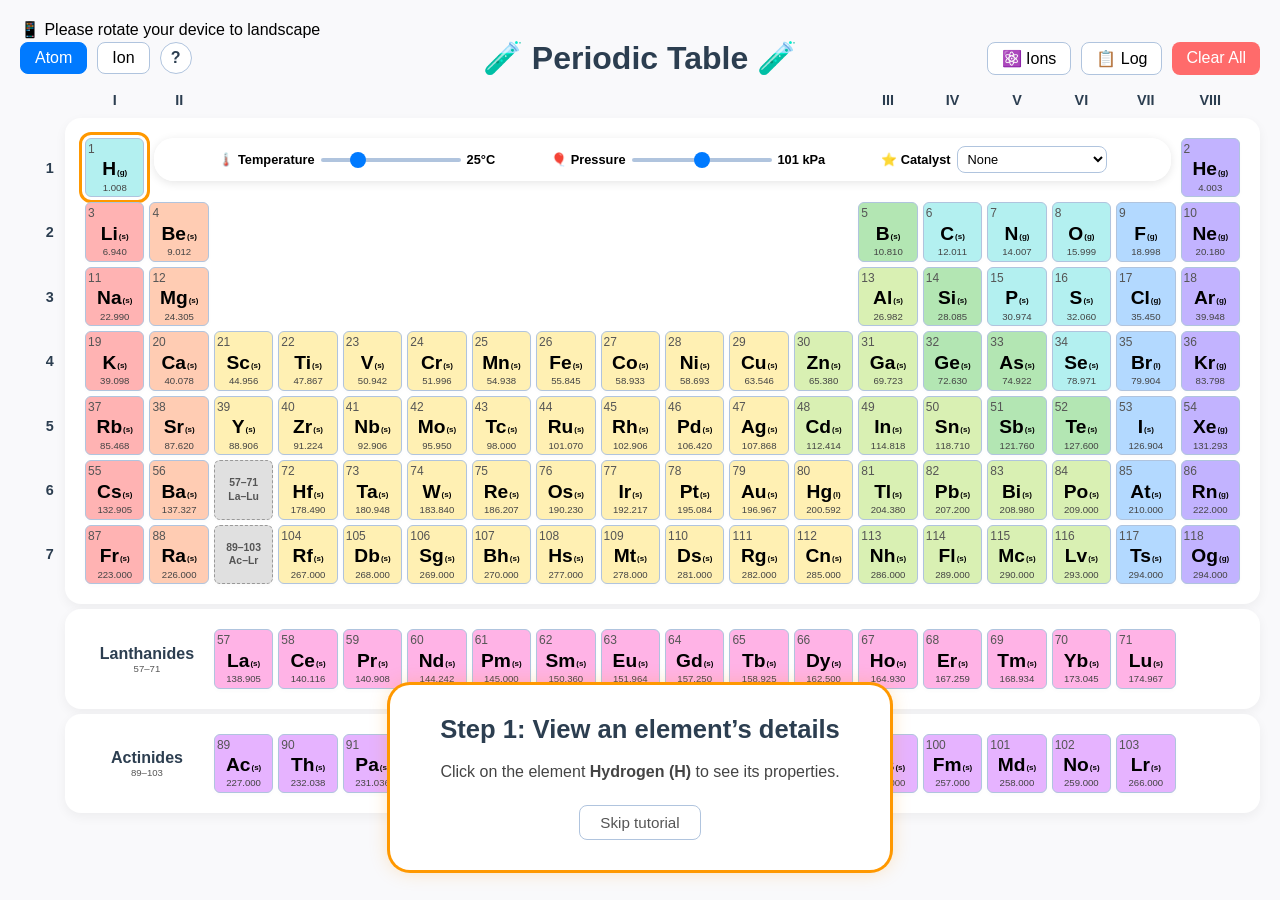
==== commit 4bdf31d2: "Update index.html" ====
--- a/index.html
+++ b/index.html
@@ -7,6 +7,11 @@
     <link rel="stylesheet" href="style.css">
 </head>
 <body>
+    <!-- Rotate hint for portrait phones -->
+    <div id="rotate-hint" class="rotate-hint">
+        <div>📱 Please rotate your device to landscape</div>
+    </div>
+
     <!-- Header Row with Atom/Ion, Clear All, and Overlay Toggles -->
     <div class="header-row">
         <div class="header-left">
--- a/style.css
+++ b/style.css
@@ -112,33 +112,39 @@
 }
 
 /* ============================================
-   OVERLAY CONTROLS (Horizontal between H and He)
-   ============================================ */
+   CONDITIONS OVERLAY – FLEX CONTAINER
+   ============================================ */
+.conditions-overlay {
+    position: absolute;
+    z-index: 20;
+    display: flex;
+    align-items: center;
+    justify-content: space-evenly;
+    gap: 8px;
+    background: rgba(255, 255, 255, 0.9);
+    backdrop-filter: blur(4px);
+    padding: 8px 16px;
+    border-radius: 20px;
+    box-shadow: 0 2px 10px rgba(0,0,0,0.1);
+    white-space: nowrap;
+    flex-wrap: nowrap;
+}
+
 .temp-overlay,
 .pressure-overlay,
 .catalyst-overlay {
-    position: absolute;
-    z-index: 20;
-    background: rgba(255, 255, 255, 0.9);
-    padding: 6px 10px;
-    border-radius: 20px;
-    box-shadow: 0 2px 10px rgba(0,0,0,0.1);
-    backdrop-filter: blur(4px);
     display: flex;
     align-items: center;
     gap: 6px;
     font-size: 0.8rem;
     font-weight: 800;
-    white-space: nowrap;
-}
-
-.temp-overlay      { width: 400px; }
-.pressure-overlay  { width: 400px; }
-.catalyst-overlay  { width: 300px; }
+    flex-shrink: 1;
+    min-width: 0;
+}
 
 #temp-slider,
 #pressure-slider {
-    width: 300px;
+    width: 140px;
     height: 20px;
     -webkit-appearance: none;
     appearance: none;
@@ -187,7 +193,7 @@
 }
 
 .catalyst-overlay select {
-    width: 200px;
+    width: 150px;
     padding: 4px 6px;
     border-radius: 8px;
     border: 1px solid #b0c4de;
@@ -966,14 +972,14 @@
     left: 0;
     width: 100%;
     height: 100%;
-    background: transparent;          /* ← no dark shadow over the page */
+    background: transparent;
     z-index: 2000;
     display: flex;
-    align-items: flex-end;            /* push the box to the bottom */
+    align-items: flex-end;
     justify-content: center;
     opacity: 0;
     transition: opacity 0.3s ease;
-    pointer-events: none;             /* clicks pass through to elements behind */
+    pointer-events: none;
 }
 
 .tutorial-overlay.show {
@@ -986,7 +992,6 @@
     padding: 30px 35px;
     max-width: 500px;
     width: 90%;
-    /* orange outline + subtle glow, no shadow cast on the page */
     box-shadow: 0 0 0 3px #ff9800, 0 0 20px rgba(255,152,0,0.3);
     position: relative;
     max-height: 60vh;
@@ -1042,13 +1047,21 @@
     100% { outline-color: #ff9800; }
 }
 
+/* Drag hover highlight */
+.drag-hover {
+    outline: 2px dashed #007aff !important;
+    outline-offset: 2px;
+    z-index: 20;
+}
+
 /* ============================================
    RESPONSIVE ADJUSTMENTS
    ============================================ */
 @media (max-width: 700px) {
-    .atomic-number { font-size: 0.45rem; }
-    .symbol { font-size: 0.9rem; }
-    .atomic-mass { font-size: 0.35rem; }
+    .atomic-number { font-size: 0.5rem; }
+    .symbol { font-size: 1.1rem; }
+    .atomic-mass { display: none; }
+    .state-symbol { display: none; }
     .element-card { padding: 2px 1px; }
 
     .detail-header { flex-direction: column; gap: 5px; }
@@ -1062,15 +1075,12 @@
     .header-row { flex-wrap: wrap; }
     .mode-btn, .clear-btn { font-size: 0.9rem; padding: 4px 10px; }
 
-    .temp-overlay, .catalyst-overlay {
+    .conditions-overlay {
         position: static;
         transform: none;
         margin: 10px auto;
         justify-content: center;
         width: fit-content;
-    }
-    .catalyst-overlay {
-        margin-top: 5px;
     }
 
     .product-card {
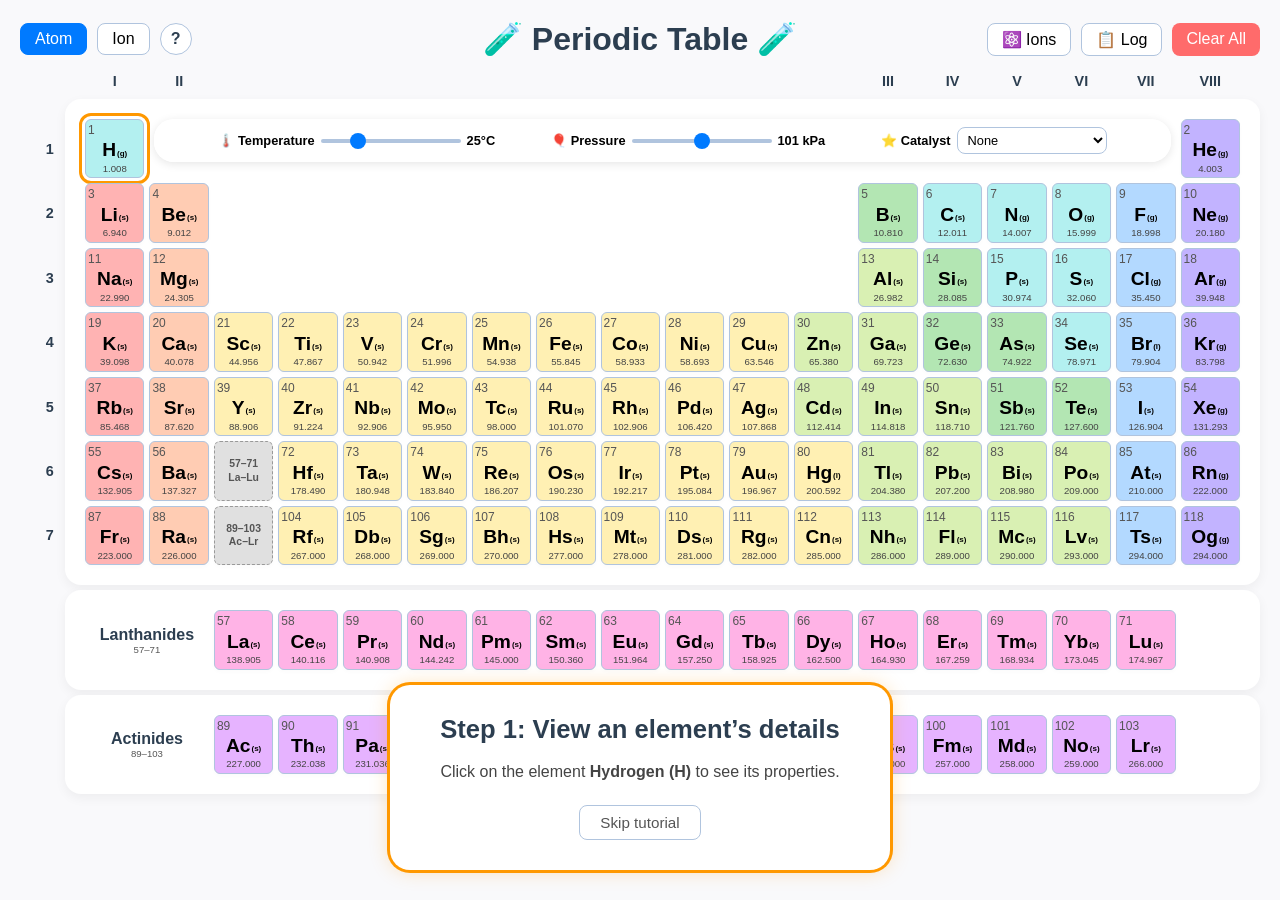
==== commit e30a45b7: "Update index.html" ====
--- a/index.html
+++ b/index.html
@@ -4,7 +4,7 @@
     <meta charset="UTF-8">
     <meta name="viewport" content="width=device-width, initial-scale=1.0">
     <title>SparkChemWeb</title>
-    <link rel="stylesheet" href="style.css">
+    <link rel="stylesheet" href="style.css?v=2">
 </head>
 <body>
     <!-- Rotate hint for portrait phones -->
--- a/style.css
+++ b/style.css
@@ -426,6 +426,13 @@
     white-space: nowrap;
 }
 
+.product-state {
+    font-size: 0.5rem;
+    margin-left: 1px;
+    margin-top: 8px;
+    display: inline-block;
+}
+
 .product-card:hover {
     box-shadow: 0 4px 12px rgba(0,0,0,0.2);
 }
@@ -508,6 +515,13 @@
 .product-card.prod-oxide {
     background-color: #ffccb3;
     border-color: #ff6600;
+}
+
+/* Allow touch‑drag but don't block taps */
+.element-card,
+.palette-card,
+.product-card {
+    touch-action: none;
 }
 
 /* ============================================
@@ -1055,9 +1069,52 @@
 }
 
 /* ============================================
-   RESPONSIVE ADJUSTMENTS
-   ============================================ */
-@media (max-width: 700px) {
+   ROTATE HINT (portrait phones)
+   ============================================ */
+.rotate-hint {
+    display: none;
+}
+@media (max-width: 700px) and (orientation: portrait) {
+    .rotate-hint {
+        display: flex;
+        position: fixed;
+        top: 0; left: 0; width: 100%; height: 100%;
+        background: rgba(0,0,0,0.8);
+        color: white;
+        z-index: 9999;
+        align-items: center;
+        justify-content: center;
+        font-size: 1.5rem;
+        text-align: center;
+        flex-direction: column;
+    }
+    #table-view, .header-row, .overlay-panel {
+        display: none !important;
+    }
+}
+
+/* ============================================
+   RESPONSIVE – phones & small tablets (≤1000px)
+   ============================================ */
+@media (max-width: 1000px) {
+    body {
+        padding: 0 5px;
+        margin: 10px auto;
+    }
+
+    :root {
+        --card-padding: 8px;
+        --card-gap: 4px;
+    }
+
+    .period-labels {
+        width: 30px;
+        margin-right: 3px;
+    }
+    .f-block-spacer {
+        width: 30px;
+    }
+
     .atomic-number { font-size: 0.5rem; }
     .symbol { font-size: 1.1rem; }
     .atomic-mass { display: none; }
@@ -1068,41 +1125,101 @@
     .detail-header h2 { font-size: 2.5rem; }
     .detail-header h1 { font-size: 2rem; }
 
-    .f-block-spacer { width: 35px; }
     .f-block-label-card { font-size: 0.8rem; }
     .f-block-label-card span { font-size: 0.5rem; }
 
-    .header-row { flex-wrap: wrap; }
-    .mode-btn, .clear-btn { font-size: 0.9rem; padding: 4px 10px; }
+    h1 { font-size: 1.3rem; }
+    .header-row { flex-wrap: wrap; margin-bottom: 5px; }
+    .mode-btn, .clear-btn { font-size: 0.75rem; padding: 4px 8px; }
+    .help-btn { width: 26px; height: 26px; font-size: 0.8rem; }
+
+    #back-to-table {
+        font-size: 0.8rem;
+        padding: 6px 14px;
+    }
 
     .conditions-overlay {
         position: static;
         transform: none;
-        margin: 10px auto;
+        margin: 8px auto;
         justify-content: center;
-        width: fit-content;
-    }
-
+        flex-wrap: wrap;
+        padding: 6px 10px;
+        font-size: 0.7rem;
+    }
+    #temp-slider, #pressure-slider { width: 100px; }
+    .catalyst-overlay select { width: 120px; }
+
+    /* Product & palette cards – match their sizes */
     .product-card {
-        width: 60px !important;
-        height: 60px !important;
+        width: 50px !important;
+        height: 50px !important;
         font-size: 0.8rem;
     }
     .palette-card {
-        width: 60px !important;
-        height: 60px !important;
-        font-size: 0.7rem;
+        width: 50px !important;
+        height: 50px !important;
+        font-size: 0.65rem;
     }
 
     .overlay-panel {
         bottom: 10px;
-        min-width: 280px;
+        min-width: 220px;
         max-width: 90vw;
-    }
-    #log-overlay {
-        right: 10px;
-    }
-    #ions-overlay {
-        left: 10px;
-    }
-}
+        padding: 10px;
+        font-size: 0.75rem;
+    }
+    #log-overlay { right: 10px; }
+    #ions-overlay { left: 10px; }
+    #ion-palette h3 { font-size: 0.9rem; }
+
+    .ion-popup-content,
+    .product-popup-content {
+        padding: 15px;
+        max-width: 95vw;
+        font-size: 0.8rem;
+    }
+    .ion-popup-content h3,
+    .product-popup-content h3 {
+        font-size: 1.2rem;
+    }
+    .ion-popup-table td,
+    .product-popup-table td {
+        padding: 4px 6px;
+    }
+
+    /* Tutorial – small, narrow, lifted */
+    .tutorial-content {
+        padding: 6px 10px;
+        max-width: 70vw;
+        border-radius: 10px;
+        max-height: 35vh;
+        font-size: 0.65rem;
+        margin-bottom: 45px;
+    }
+    .tutorial-content h2 { font-size: 0.85rem; }
+    .tutorial-content p { font-size: 0.6rem; margin: 3px 0; }
+    .tutorial-buttons button { font-size: 0.6rem; padding: 3px 8px; }
+
+    /* Hide the ion‑mode info button on element cards */
+    .element-card .info-btn {
+        display: none !important;
+    }
+}
+
+/* ============================================
+   Extra small phones (≤500px)
+   ============================================ */
+@media (max-width: 500px) {
+    h1 { font-size: 1.1rem; }
+    .mode-btn, .clear-btn { font-size: 0.7rem; padding: 3px 6px; }
+    .tutorial-content { padding: 8px 12px; }
+    .tutorial-content h2 { font-size: 0.8rem; }
+    .tutorial-content p { font-size: 0.6rem; }
+    .tutorial-buttons button { font-size: 0.6rem; }
+    #temp-slider, #pressure-slider { width: 80px; }
+    .catalyst-overlay select { width: 100px; }
+    .product-card { width: 50px !important; height: 50px !important; }
+    .palette-card { width: 40px !important; height: 40px !important; font-size: 0.6rem; }
+    .overlay-panel { min-width: 200px; }
+}
